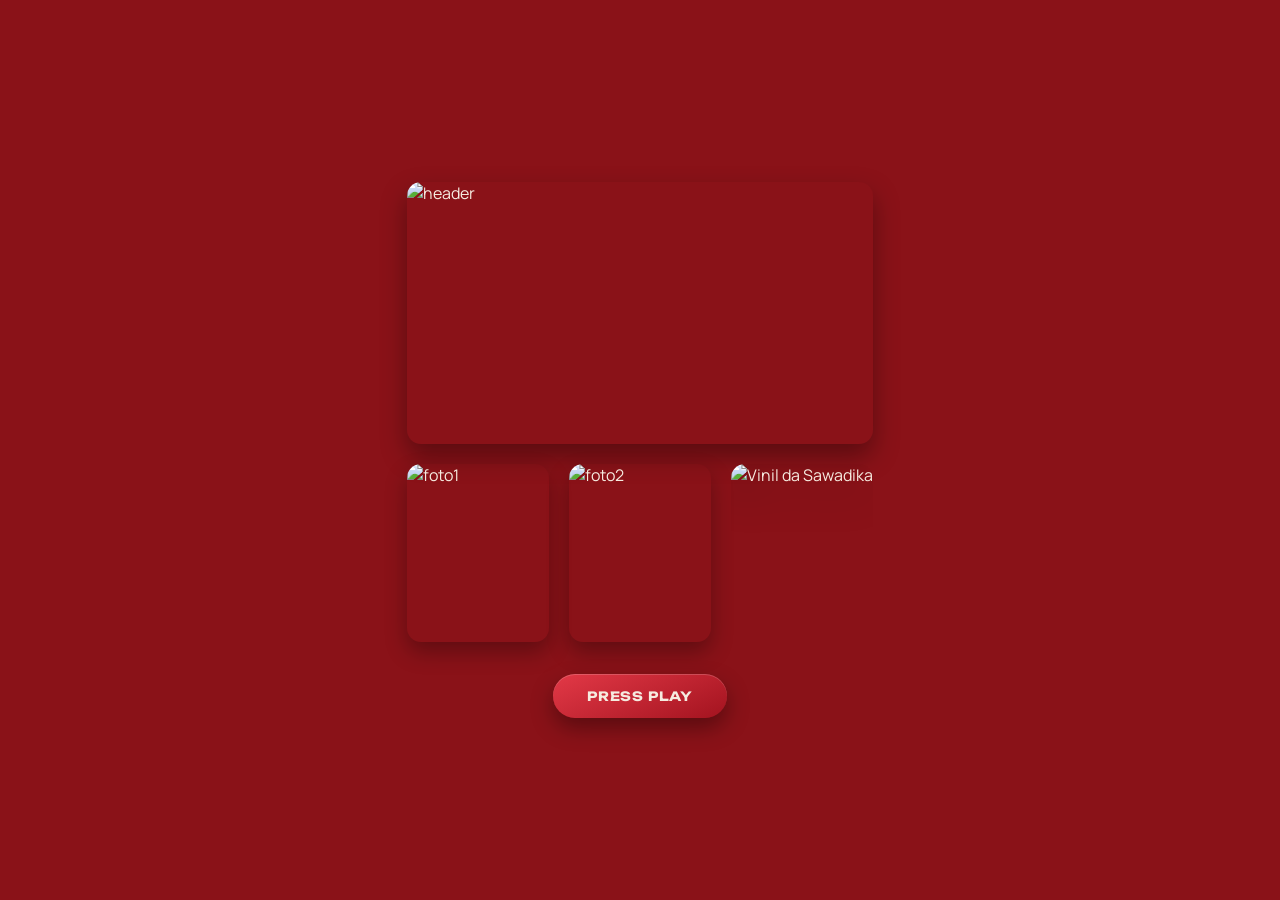
==== index.html @ 88022b4b "Add files via upload" ====
<!DOCTYPE html>
<html lang="pt-BR">
<head>
<meta charset="UTF-8">
<meta name="viewport" content="width=device-width, initial-scale=1.0">
<title>amoeba - sawadika</title>
<link rel="preconnect" href="https://fonts.googleapis.com">
<link rel="preconnect" href="https://fonts.gstatic.com" crossorigin>
<link href="https://fonts.googleapis.com/css2?family=Unbounded:wght@600;800&family=Manrope:wght@400;500;700&display=swap" rel="stylesheet">
<link rel="stylesheet" href="style.css">
</head>
<body>

  <main class="page">


    <img class="header-img" src="assets/hero.jpg" alt="header">

   
    <div class="row">

      <a class="thumb" href="sobre-1.html">
        <img src="assets/foto-1.jpg" alt="foto1">
      </a>

      <a class="thumb" href="sobre-2.html">
        <img src="assets/foto-2.jpg" alt="foto2">
      </a>

      <div class="vinyl-block">
        <img class="vinyl" id="vinyl" src="assets/vinyl.png" alt="Vinil da Sawadika">
      </div>

    </div>

    <button class="play-btn" id="playBtn">PRESS PLAY</button>

  </main>


  <div class="modal" id="videoModal">
    <div class="modal__backdrop" id="modalBackdrop"></div>
    <div class="modal__box">
      <button class="modal__close" id="modalClose" aria-label="Fechar">✕</button>
      <video id="modalVideo" controls playsinline>
        
        <source src="assets/video.mp4" type="video/mp4">
      </video>
    </div>
  </div>

  <script src="script.js"></script>
</body>
</html>
---- style.css ----
:root {
  --red-bg:   #8a1218;
  --black:    #100b0b;
  --cream:    #f6ebe0;
  --gold:     #d9b579;

  --font-display: 'Unbounded', system-ui, sans-serif;
  --font-body: 'Manrope', system-ui, sans-serif;
}

* { box-sizing: border-box; }

html, body { height: 100%; }

body {
  margin: 0;
  min-height: 100vh;
  display: flex;
  align-items: center;
  justify-content: center;
  background: var(--red-bg);
  color: var(--cream);
  font-family: var(--font-body);
}

img { max-width: 100%; display: block; }
a { color: inherit; text-decoration: none; }

:focus-visible {
  outline: 2px solid var(--gold);
  outline-offset: 3px;
}

@media (prefers-reduced-motion: reduce) {
  * { animation-duration: 0.001ms !important; }
}


.page {
  max-width: 780px;
  margin: 0 auto;
  padding: clamp(20px, 5vw, 40px);
}

.header-img {
  width: 100%;
  border-radius: 14px;
  aspect-ratio: 16 / 9;
  object-fit: cover;
  object-position: center 30%;
  box-shadow: 0 12px 26px rgba(0, 0, 0, 0.35);
}

.row {
  display: grid;
  grid-template-columns: repeat(3, 1fr);
  gap: clamp(12px, 2.5vw, 20px);
  margin-top: clamp(14px, 3vw, 20px);
}

@media (max-width: 620px) {
  .row { gap: 8px; }
}

.thumb {
  display: block;
  border-radius: 14px;
  overflow: hidden;
  aspect-ratio: 4 / 5;
  box-shadow: 0 10px 22px rgba(0, 0, 0, 0.3);
}

.thumb img {
  width: 100%;
  height: 100%;
  object-fit: cover;
  transition: transform 0.4s ease;
}

.thumb:hover img { transform: scale(1.05); }


.vinyl-block {
  display: flex;
  align-items: center;
  justify-content: center;
  aspect-ratio: 4 / 5;
  border-radius: 14px;
  overflow: hidden;
}

.vinyl {
  width: 100%;
  height: 100%;
  object-fit: contain;
  animation: spin 6s linear infinite;
  filter: drop-shadow(0 10px 22px rgba(0, 0, 0, 0.45));
  transition: filter 0.3s ease;
}

.vinyl.is-playing {
  animation-duration: 2.2s;
  filter: drop-shadow(0 14px 30px rgba(0, 0, 0, 0.55));
}

@keyframes spin {
  to { transform: rotate(360deg); }
}

.play-btn {
  display: block;
  margin: clamp(20px, 4vw, 32px) auto 0;
  font-family: var(--font-display);
  font-weight: 700;
  font-size: 0.8rem;
  letter-spacing: 0.06em;
  color: var(--cream);
  background: linear-gradient(155deg, #e33947, #a3131f);
  border: none;
  padding: 14px 34px;
  border-radius: 999px;
  cursor: pointer;
  box-shadow:
    0 10px 22px rgba(0, 0, 0, 0.35),
    inset 0 1px 0 rgba(255, 255, 255, 0.18);
  transition: transform 0.2s ease, box-shadow 0.2s ease;
}

.play-btn:hover {
  transform: translateY(-2px);
  box-shadow:
    0 14px 26px rgba(0, 0, 0, 0.4),
    inset 0 1px 0 rgba(255, 255, 255, 0.22);
}

.play-btn:active { transform: translateY(0); }

.modal {
  position: fixed;
  inset: 0;
  z-index: 1000;
  display: flex;
  align-items: center;
  justify-content: center;
  padding: 20px;
  opacity: 0;
  pointer-events: none;
  transition: opacity 0.25s ease;
}

.modal.is-open { opacity: 1; pointer-events: auto; }

.modal__backdrop {
  position: absolute;
  inset: 0;
  background: rgba(10, 5, 5, 0.85);
}

.modal__box {
  position: relative;
  z-index: 1;
  width: min(720px, 100%);
  background: var(--black);
  border-radius: 14px;
  padding: 14px;
  transform: scale(0.94);
  transition: transform 0.3s ease;
}

.modal.is-open .modal__box { transform: scale(1); }

.modal__box video {
  width: 100%;
  border-radius: 10px;
  background: #000;
}

.modal__close {
  position: absolute;
  top: -14px;
  right: -14px;
  width: 32px;
  height: 32px;
  border-radius: 50%;
  border: none;
  background: var(--gold);
  color: var(--black);
  font-size: 0.9rem;
  cursor: pointer;
}


.story {
  max-width: 640px;
  margin: 0 auto;
  padding: clamp(30px, 6vw, 56px) clamp(20px, 5vw, 24px) 60px;
  text-align: center;
}

.ornament {
  display: block;
  color: var(--gold);
  letter-spacing: 0.3em;
  font-size: 0.9rem;
  margin: 10px 0 22px;
}

.story__photo {
  width: 100%;
  max-width: 340px;
  aspect-ratio: 4 / 5;
  object-fit: cover;
  border-radius: 14px;
  margin: 0 auto 26px;
  box-shadow: 0 12px 26px rgba(0, 0, 0, 0.35);
  border: 3px solid var(--gold);
}

.story h1 {
  font-family: var(--font-display);
  font-weight: 800;
  font-size: clamp(1.6rem, 5vw, 2.2rem);
  margin: 0 0 22px;
}

.story__box {
  background: rgba(0, 0, 0, 0.18);
  border: 1px solid rgba(217, 181, 121, 0.35);
  border-radius: 14px;
  padding: clamp(20px, 4vw, 30px);
  text-align: left;
}

.story__box p {
  line-height: 1.7;
  font-size: 1rem;
  color: var(--cream);
}

.story__quote {
  font-family: var(--font-display);
  font-weight: 600;
  font-size: 1rem !important;
  color: var(--gold) !important;
  border-left: 3px solid var(--gold);
  padding-left: 14px;
  margin-top: 18px !important;
}

.story__list {
  list-style: none;
  margin: 0 0 6px;
  padding: 0;
  display: grid;
  gap: 14px;
}

.story__list li {
  font-size: 1rem;
  line-height: 1.6;
  padding-bottom: 14px;
  border-bottom: 1px solid rgba(217, 181, 121, 0.25);
}

.story__list li:last-child { border-bottom: none; }

.story__list span {
  display: block;
  font-family: var(--font-display);
  font-weight: 600;
  color: var(--gold);
  font-size: 0.9rem;
  margin-bottom: 3px;
}

.back-link {
  display: inline-block;
  margin-top: 24px;
  font-weight: 600;
  color: var(--gold);
  border-bottom: 1px solid transparent;
}

.back-link:hover { border-color: var(--gold); }
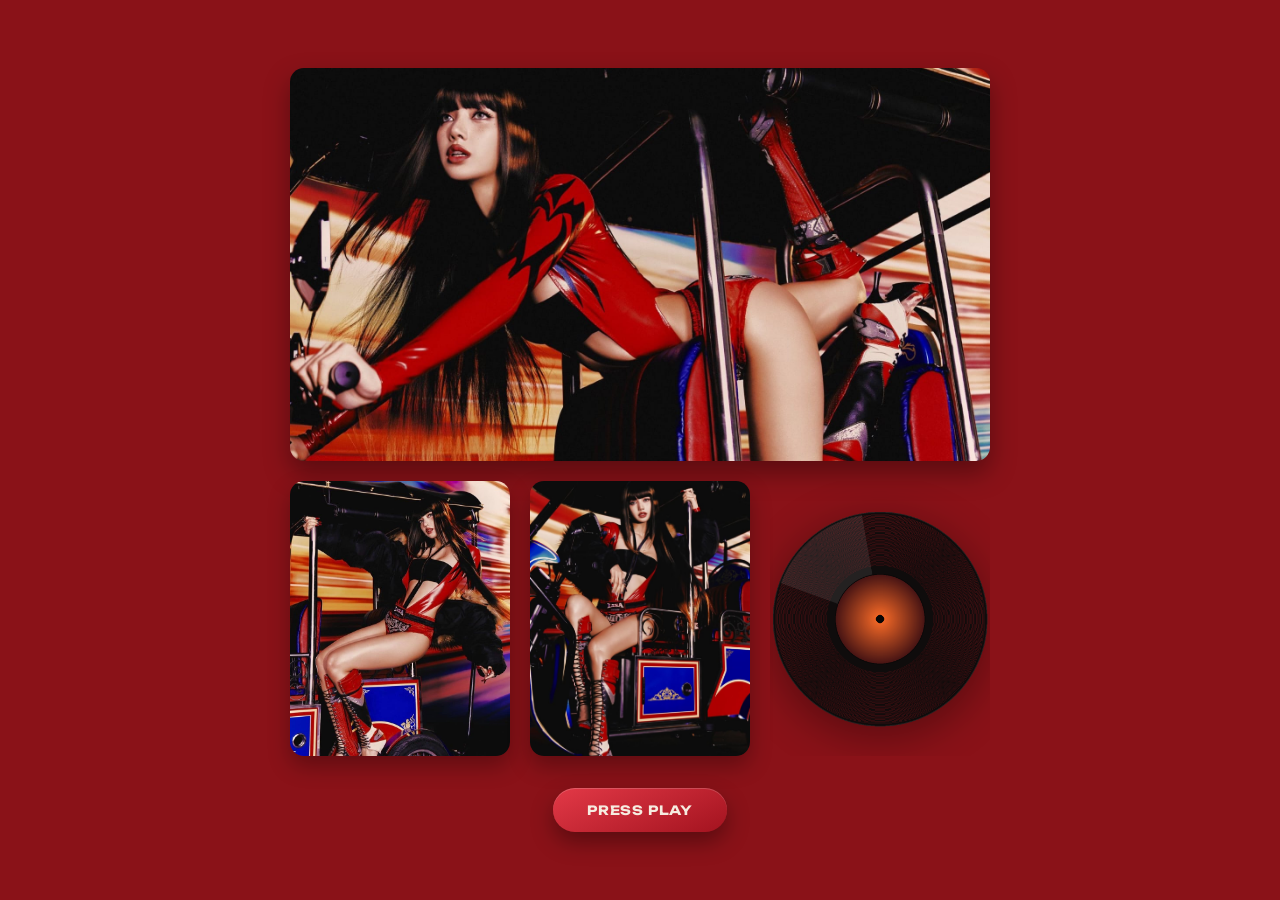
==== commit 0eb45b4e: "Refactor index.html for improved structure and accessibility Updated HTML structure and added access" ====
--- a/index.html
+++ b/index.html
@@ -1,54 +1,69 @@
 <!DOCTYPE html>
 <html lang="pt-BR">
 <head>
-<meta charset="UTF-8">
-<meta name="viewport" content="width=device-width, initial-scale=1.0">
-<title>amoeba - sawadika</title>
-<link rel="preconnect" href="https://fonts.googleapis.com">
-<link rel="preconnect" href="https://fonts.gstatic.com" crossorigin>
-<link href="https://fonts.googleapis.com/css2?family=Unbounded:wght@600;800&family=Manrope:wght@400;500;700&display=swap" rel="stylesheet">
-<link rel="stylesheet" href="style.css">
+  <meta charset="UTF-8">
+  <meta name="viewport" content="width=device-width, initial-scale=1.0">
+  <meta name="theme-color" content="#8a1218">
+  <title>amoeba — sawadika</title>
+
+  <link rel="preconnect" href="https://fonts.googleapis.com">
+  <link rel="preconnect" href="https://fonts.gstatic.com" crossorigin>
+  <link href="https://fonts.googleapis.com/css2?family=Unbounded:wght@600;800&family=Manrope:wght@400;500;700&display=swap" rel="stylesheet">
+  <link rel="stylesheet" href="style.css">
 </head>
-<body>
 
+<body class="home">
   <main class="page">
+    <img
+      class="header-img"
+      src="assets/hero.jpg"
+      alt="Imagem principal"
+    >
 
-
-    <img class="header-img" src="assets/hero.jpg" alt="header">
-
-   
-    <div class="row">
-
-      <a class="thumb" href="sobre-1.html">
-        <img src="assets/foto-1.jpg" alt="foto1">
+    <section class="row" aria-label="Conteúdo principal">
+      <a class="thumb" href="sobre-1.html" aria-label="Conheça mais sobre Amoeba">
+        <img src="assets/foto-1.jpg" alt="Foto 1">
       </a>
 
-      <a class="thumb" href="sobre-2.html">
-        <img src="assets/foto-2.jpg" alt="foto2">
+      <a class="thumb" href="sobre-2.html" aria-label="Veja curiosidades">
+        <img src="assets/foto-2.jpg" alt="Foto 2">
       </a>
 
       <div class="vinyl-block">
-        <img class="vinyl" id="vinyl" src="assets/vinyl.png" alt="Vinil da Sawadika">
+        <img
+          class="vinyl"
+          id="vinyl"
+          src="assets/vinyl.png"
+          alt="Vinil da Sawadika"
+        >
       </div>
+    </section>
 
-    </div>
-
-    <button class="play-btn" id="playBtn">PRESS PLAY</button>
-
+    <button class="play-btn" id="playBtn" type="button">
+      PRESS PLAY
+    </button>
   </main>
 
+  <div class="modal" id="videoModal" aria-hidden="true">
+    <div class="modal__backdrop" id="modalBackdrop"></div>
 
-  <div class="modal" id="videoModal">
-    <div class="modal__backdrop" id="modalBackdrop"></div>
-    <div class="modal__box">
-      <button class="modal__close" id="modalClose" aria-label="Fechar">✕</button>
-      <video id="modalVideo" controls playsinline>
-        
+    <div
+      class="modal__box"
+      role="dialog"
+      aria-modal="true"
+      aria-label="Vídeo"
+    >
+      <button class="modal__close" id="modalClose" type="button" aria-label="Fechar vídeo">
+        ✕
+      </button>
+
+      <video id="modalVideo" controls playsinline preload="metadata">
         <source src="assets/video.mp4" type="video/mp4">
+        Seu navegador não consegue reproduzir este vídeo.
       </video>
     </div>
   </div>
 
   <script src="script.js"></script>
 </body>
-</html>+</html>
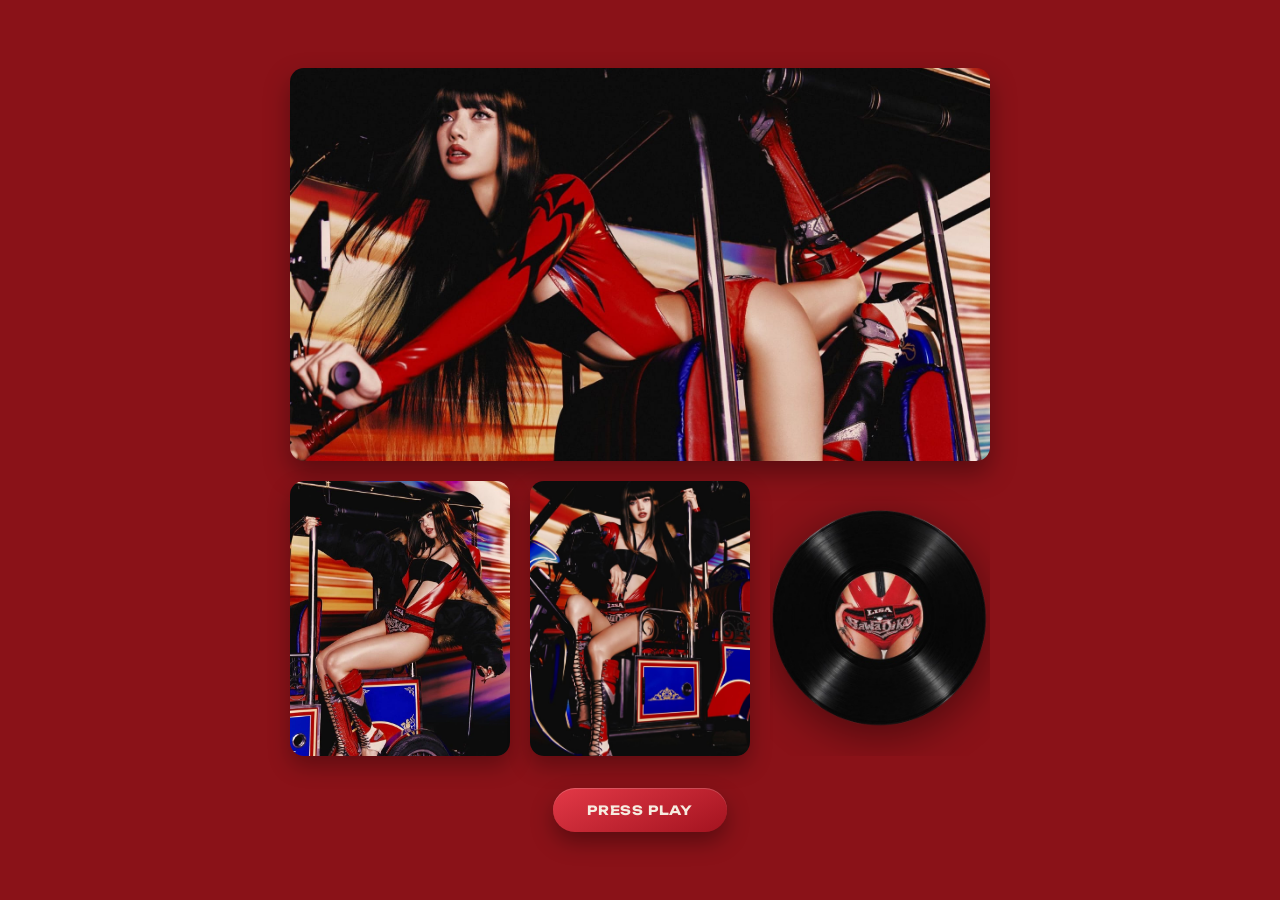
==== commit 2da795d2: "Update modal for playlist display" ====
--- a/index.html
+++ b/index.html
@@ -48,19 +48,34 @@
     <div class="modal__backdrop" id="modalBackdrop"></div>
 
     <div
-      class="modal__box"
+      class="modal__box modal__box--playlist"
       role="dialog"
       aria-modal="true"
-      aria-label="Vídeo"
+      aria-label="Playlist"
     >
-      <button class="modal__close" id="modalClose" type="button" aria-label="Fechar vídeo">
+      <button class="modal__close" id="modalClose" type="button" aria-label="Fechar playlist">
         ✕
       </button>
 
-      <video id="modalVideo" controls playsinline preload="metadata">
-        <source src="assets/video.mp4" type="video/mp4">
-        Seu navegador não consegue reproduzir este vídeo.
-      </video>
+
+
+      <h2 class="modal__title">playlist <span>♪～(´ε｀ )</span></h2>
+
+      <ol class="playlist">
+        <li><span class="playlist__num">01</span><span class="playlist__song">Dream</span><span class="playlist__artist">Lalisa</span></li>
+        <li><span class="playlist__num">02</span><span class="playlist__song">Amoeba</span><span class="playlist__artist">Clairo</span></li>
+        <li><span class="playlist__num">03</span><span class="playlist__song">Life in the Vivid Dream</span><span class="playlist__artist">Grimes</span></li>
+        <li><span class="playlist__num">04</span><span class="playlist__song">Talk</span><span class="playlist__artist">beabadoobee</span></li>
+        <li><span class="playlist__num">05</span><span class="playlist__song">Maggots for Brain</span><span class="playlist__artist">Olivia Rodrigo</span></li>
+        <li><span class="playlist__num">06</span><span class="playlist__song">Disney Princess</span><span class="playlist__artist">Melanie Martinez</span></li>
+        <li><span class="playlist__num">07</span><span class="playlist__song">Eternal Sunshine</span><span class="playlist__artist">Ariana Grande</span></li>
+        <li><span class="playlist__num">08</span><span class="playlist__song">Ophelia</span><span class="playlist__artist">PinkPantheress</span></li>
+        <li><span class="playlist__num">09</span><span class="playlist__song">Saturn</span><span class="playlist__artist">SZA</span></li>
+        <li><span class="playlist__num">10</span><span class="playlist__song">Party 4 U</span><span class="playlist__artist">Charli XCX</span></li>
+        <li><span class="playlist__num">11</span><span class="playlist__song">Timeless</span><span class="playlist__artist">The Weeknd</span></li>
+        <li><span class="playlist__num">12</span><span class="playlist__song">Revolving Door</span><span class="playlist__artist">Tate McRae</span></li>
+        <li><span class="playlist__num">13</span><span class="playlist__song">Tell Me Lies</span><span class="playlist__artist">Odetari</span></li>
+      </ol>
     </div>
   </div>
 
--- a/style.css
+++ b/style.css
@@ -1,4 +1,3 @@
-
 :root {
   --red-bg:   #8a1218;
   --black:    #100b0b;
@@ -282,4 +281,4 @@
   border-bottom: 1px solid transparent;
 }
 
-.back-link:hover { border-color: var(--gold); }+.back-link:hover { border-color: var(--gold); }
